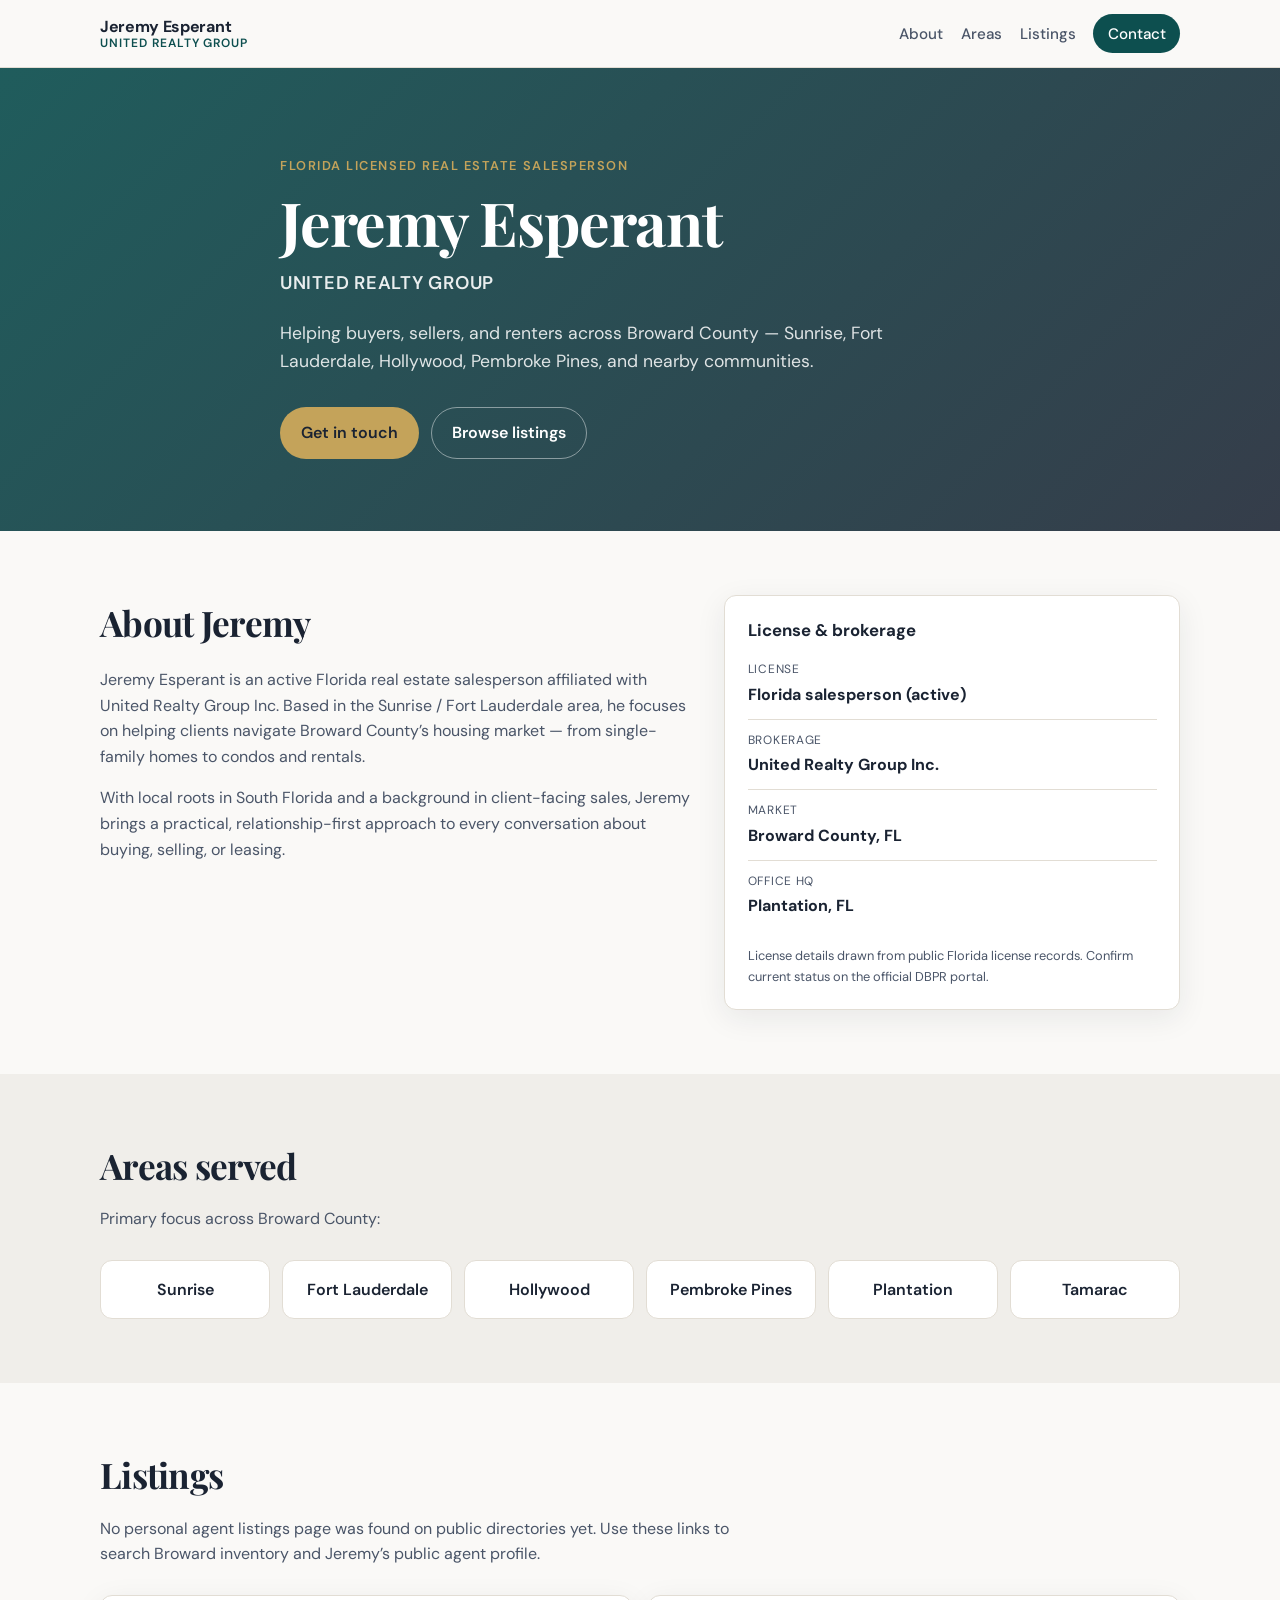
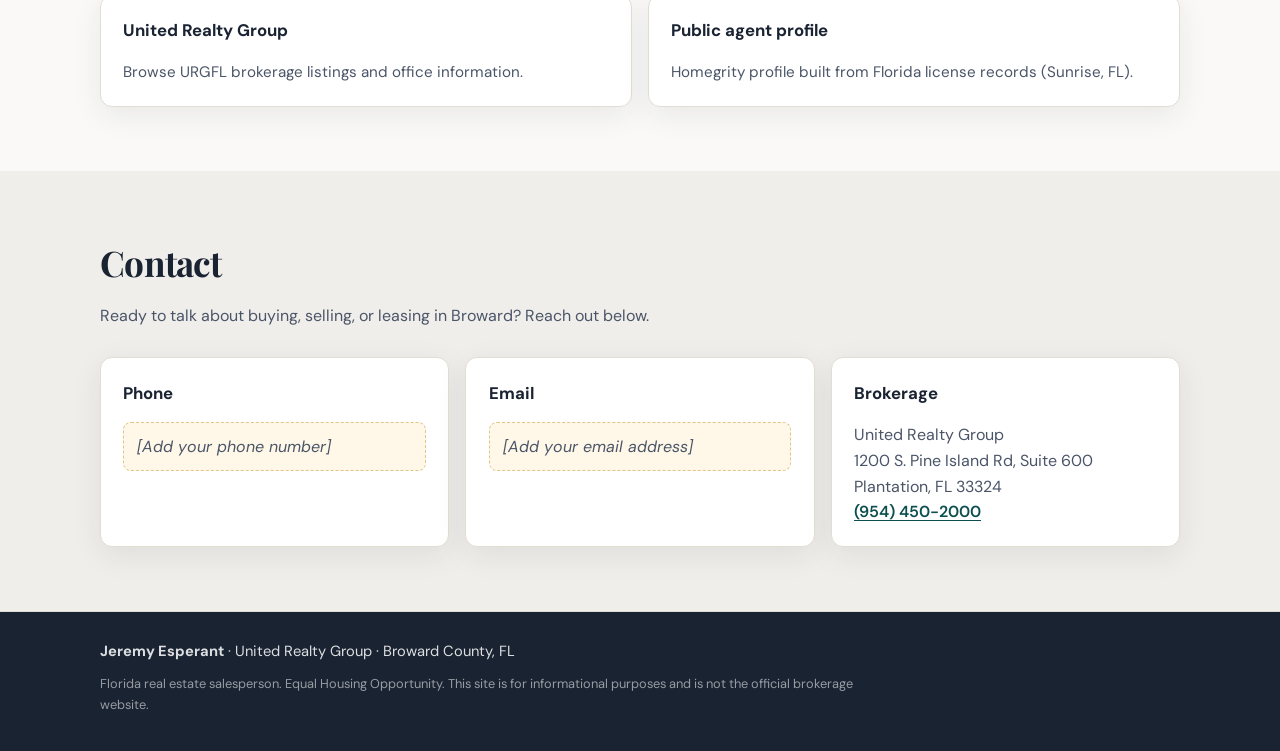
==== index.html @ 5bb0f605 "Initial one-page site for Jeremy Esperant, United Realty Group" ====
<!DOCTYPE html>
<html lang="en">
<head>
  <meta charset="UTF-8" />
  <meta name="viewport" content="width=device-width, initial-scale=1" />
  <title>Jeremy Esperant | United Realty Group | Broward County Real Estate</title>
  <meta name="description" content="Jeremy Esperant — Florida licensed real estate salesperson with United Realty Group, serving Sunrise, Fort Lauderdale, Hollywood, Pembroke Pines, and Broward County." />
  <link rel="preconnect" href="https://fonts.googleapis.com" />
  <link rel="preconnect" href="https://fonts.gstatic.com" crossorigin />
  <link href="https://fonts.googleapis.com/css2?family=DM+Sans:ital,opsz,wght@0,9..40,400;0,9..40,500;0,9..40,600;0,9..40,700;1,9..40,400&family=Playfair+Display:wght@600;700&display=swap" rel="stylesheet" />
  <link rel="stylesheet" href="styles.css" />
</head>
<body>
  <header class="site-header">
    <div class="wrap header-inner">
      <a class="brand" href="#top">
        <span class="brand-name">Jeremy Esperant</span>
        <span class="brand-brokerage">United Realty Group</span>
      </a>
      <nav class="nav" aria-label="Primary">
        <a href="#about">About</a>
        <a href="#areas">Areas</a>
        <a href="#listings">Listings</a>
        <a href="#contact" class="nav-cta">Contact</a>
      </nav>
    </div>
  </header>

  <main id="top">
    <section class="hero">
      <div class="wrap hero-inner">
        <p class="eyebrow">Florida Licensed Real Estate Salesperson</p>
        <h1>Jeremy Esperant</h1>
        <p class="hero-brokerage">United Realty Group</p>
        <p class="hero-tagline">Helping buyers, sellers, and renters across Broward County — Sunrise, Fort Lauderdale, Hollywood, Pembroke Pines, and nearby communities.</p>
        <div class="hero-actions">
          <a class="btn btn-primary" href="#contact">Get in touch</a>
          <a class="btn btn-ghost" href="#listings">Browse listings</a>
        </div>
      </div>
    </section>

    <section id="about" class="section">
      <div class="wrap grid-2">
        <div>
          <h2>About Jeremy</h2>
          <p>Jeremy Esperant is an active Florida real estate salesperson affiliated with United Realty Group Inc. Based in the Sunrise / Fort Lauderdale area, he focuses on helping clients navigate Broward County’s housing market — from single-family homes to condos and rentals.</p>
          <p>With local roots in South Florida and a background in client-facing sales, Jeremy brings a practical, relationship-first approach to every conversation about buying, selling, or leasing.</p>
        </div>
        <aside class="card license-card">
          <h3>License &amp; brokerage</h3>
          <ul class="detail-list">
            <li><span>License</span><strong>Florida salesperson (active)</strong></li>
            <li><span>Brokerage</span><strong>United Realty Group Inc.</strong></li>
            <li><span>Market</span><strong>Broward County, FL</strong></li>
            <li><span>Office HQ</span><strong>Plantation, FL</strong></li>
          </ul>
          <p class="fine-print">License details drawn from public Florida license records. Confirm current status on the official DBPR portal.</p>
        </aside>
      </div>
    </section>

    <section id="areas" class="section section-alt">
      <div class="wrap">
        <h2>Areas served</h2>
        <p class="section-lead">Primary focus across Broward County:</p>
        <ul class="area-grid">
          <li>Sunrise</li>
          <li>Fort Lauderdale</li>
          <li>Hollywood</li>
          <li>Pembroke Pines</li>
          <li>Plantation</li>
          <li>Tamarac</li>
        </ul>
      </div>
    </section>

    <section id="listings" class="section">
      <div class="wrap">
        <h2>Listings</h2>
        <p class="section-lead">No personal agent listings page was found on public directories yet. Use these links to search Broward inventory and Jeremy’s public agent profile.</p>
        <div class="link-cards">
          <a class="card link-card" href="https://www.urgfl.com/" target="_blank" rel="noopener noreferrer">
            <h3>United Realty Group</h3>
            <p>Browse URGFL brokerage listings and office information.</p>
          </a>
          <a class="card link-card" href="https://homegrity.com/agents/esperant-jeremy-rene-545338" target="_blank" rel="noopener noreferrer">
            <h3>Public agent profile</h3>
            <p>Homegrity profile built from Florida license records (Sunrise, FL).</p>
          </a>
        </div>
      </div>
    </section>

    <section id="contact" class="section section-alt">
      <div class="wrap contact-block">
        <h2>Contact</h2>
        <p class="section-lead">Ready to talk about buying, selling, or leasing in Broward? Reach out below.</p>
        <div class="contact-grid">
          <div class="card">
            <h3>Phone</h3>
            <p class="placeholder">[Add your phone number]</p>
          </div>
          <div class="card">
            <h3>Email</h3>
            <p class="placeholder">[Add your email address]</p>
          </div>
          <div class="card">
            <h3>Brokerage</h3>
            <p>United Realty Group<br />1200 S. Pine Island Rd, Suite 600<br />Plantation, FL 33324<br /><a href="tel:9544502000">(954) 450-2000</a></p>
          </div>
        </div>
      </div>
    </section>
  </main>

  <footer class="site-footer">
    <div class="wrap footer-inner">
      <div>
        <strong>Jeremy Esperant</strong>
        <span> · United Realty Group · Broward County, FL</span>
      </div>
      <p class="footer-note">Florida real estate salesperson. Equal Housing Opportunity. This site is for informational purposes and is not the official brokerage website.</p>
    </div>
  </footer>
</body>
</html>
---- styles.css ----
:root {
  --ink: #1a2332;
  --ink-soft: #4a5568;
  --paper: #faf9f7;
  --paper-alt: #f0eeea;
  --accent: #0d4f4f;
  --accent-hover: #0a3d3d;
  --gold: #c4a35a;
  --line: #e2ddd4;
  --white: #ffffff;
  --radius: 12px;
  --shadow: 0 8px 30px rgba(26, 35, 50, 0.08);
  --font: "DM Sans", system-ui, sans-serif;
  --serif: "Playfair Display", Georgia, serif;
}

*, *::before, *::after { box-sizing: border-box; }
html { scroll-behavior: smooth; }
body {
  margin: 0;
  font-family: var(--font);
  color: var(--ink);
  background: var(--paper);
  line-height: 1.6;
  -webkit-font-smoothing: antialiased;
}
img { max-width: 100%; display: block; }
a { color: var(--accent); text-decoration-thickness: 1px; text-underline-offset: 3px; }
a:hover { color: var(--accent-hover); }

.wrap {
  width: min(1080px, calc(100% - 2.5rem));
  margin-inline: auto;
}

.site-header {
  position: sticky;
  top: 0;
  z-index: 20;
  background: rgba(250, 249, 247, 0.92);
  backdrop-filter: blur(10px);
  border-bottom: 1px solid var(--line);
}
.header-inner {
  display: flex;
  align-items: center;
  justify-content: space-between;
  gap: 1rem;
  padding: 0.9rem 0;
}
.brand {
  display: flex;
  flex-direction: column;
  text-decoration: none;
  color: inherit;
  line-height: 1.2;
}
.brand-name { font-weight: 700; letter-spacing: -0.02em; }
.brand-brokerage {
  font-size: 0.75rem;
  text-transform: uppercase;
  letter-spacing: 0.08em;
  color: var(--accent);
  font-weight: 600;
}
.nav {
  display: flex;
  align-items: center;
  gap: 1.1rem;
  flex-wrap: wrap;
  justify-content: flex-end;
}
.nav a {
  color: var(--ink-soft);
  text-decoration: none;
  font-size: 0.95rem;
  font-weight: 500;
}
.nav a:hover { color: var(--ink); }
.nav-cta {
  background: var(--accent);
  color: var(--white) !important;
  padding: 0.45rem 0.9rem;
  border-radius: 999px;
}
.nav-cta:hover { background: var(--accent-hover); }

.hero {
  position: relative;
  padding: 5.5rem 0 4.5rem;
  background:
    linear-gradient(135deg, rgba(13, 79, 79, 0.92), rgba(26, 35, 50, 0.88)),
    url("data:image/svg+xml,%3Csvg xmlns='http://www.w3.org/2000/svg' width='80' height='80' viewBox='0 0 80 80'%3E%3Cg fill='%23ffffff' fill-opacity='0.04'%3E%3Cpath d='M0 0h40v40H0V0zm40 40h40v40H40V40z'/%3E%3C/g%3E%3C/svg%3E");
  color: var(--white);
}
.hero-inner { max-width: 720px; }
.eyebrow {
  margin: 0 0 0.75rem;
  font-size: 0.8rem;
  font-weight: 600;
  letter-spacing: 0.12em;
  text-transform: uppercase;
  color: var(--gold);
}
.hero h1 {
  margin: 0;
  font-family: var(--serif);
  font-size: clamp(2.6rem, 6vw, 3.8rem);
  line-height: 1.1;
  letter-spacing: -0.02em;
}
.hero-brokerage {
  margin: 0.85rem 0 0;
  font-size: 1.15rem;
  font-weight: 600;
  letter-spacing: 0.04em;
  text-transform: uppercase;
  color: rgba(255, 255, 255, 0.9);
}
.hero-tagline {
  margin: 1.25rem 0 0;
  font-size: 1.1rem;
  color: rgba(255, 255, 255, 0.85);
  max-width: 38rem;
}
.hero-actions {
  display: flex;
  flex-wrap: wrap;
  gap: 0.75rem;
  margin-top: 2rem;
}

.btn {
  display: inline-flex;
  align-items: center;
  justify-content: center;
  padding: 0.75rem 1.25rem;
  border-radius: 999px;
  font-weight: 600;
  text-decoration: none;
  border: 1px solid transparent;
  transition: background 0.15s ease, color 0.15s ease, border-color 0.15s ease;
}
.btn-primary {
  background: var(--gold);
  color: var(--ink);
}
.btn-primary:hover { filter: brightness(1.05); color: var(--ink); }
.btn-ghost {
  border-color: rgba(255, 255, 255, 0.45);
  color: var(--white);
}
.btn-ghost:hover {
  background: rgba(255, 255, 255, 0.1);
  color: var(--white);
}

.section { padding: 4rem 0; }
.section-alt { background: var(--paper-alt); }
.section h2 {
  margin: 0 0 0.75rem;
  font-family: var(--serif);
  font-size: clamp(1.8rem, 3vw, 2.2rem);
  letter-spacing: -0.02em;
}
.section-lead {
  margin: 0 0 1.75rem;
  color: var(--ink-soft);
  max-width: 40rem;
}
.grid-2 {
  display: grid;
  gap: 2rem;
  grid-template-columns: 1.3fr 1fr;
  align-items: start;
}
.grid-2 p { color: var(--ink-soft); }

.card {
  background: var(--white);
  border: 1px solid var(--line);
  border-radius: var(--radius);
  padding: 1.35rem 1.4rem;
  box-shadow: var(--shadow);
}
.license-card h3,
.card h3 {
  margin: 0 0 1rem;
  font-size: 1.05rem;
}
.detail-list {
  list-style: none;
  margin: 0;
  padding: 0;
}
.detail-list li {
  display: flex;
  flex-direction: column;
  gap: 0.15rem;
  padding: 0.7rem 0;
  border-top: 1px solid var(--line);
}
.detail-list li:first-child { border-top: 0; padding-top: 0; }
.detail-list span {
  font-size: 0.75rem;
  text-transform: uppercase;
  letter-spacing: 0.06em;
  color: var(--ink-soft);
}
.fine-print {
  margin: 1rem 0 0;
  font-size: 0.8rem;
  color: var(--ink-soft);
}

.area-grid {
  list-style: none;
  margin: 0;
  padding: 0;
  display: grid;
  grid-template-columns: repeat(auto-fit, minmax(140px, 1fr));
  gap: 0.75rem;
}
.area-grid li {
  background: var(--white);
  border: 1px solid var(--line);
  border-radius: var(--radius);
  padding: 1rem 1.1rem;
  font-weight: 600;
  text-align: center;
}

.link-cards {
  display: grid;
  gap: 1rem;
  grid-template-columns: repeat(auto-fit, minmax(240px, 1fr));
}
.link-card {
  text-decoration: none;
  color: inherit;
  transition: transform 0.15s ease, border-color 0.15s ease;
}
.link-card:hover {
  transform: translateY(-2px);
  border-color: var(--accent);
  color: inherit;
}
.link-card p {
  margin: 0;
  color: var(--ink-soft);
  font-size: 0.95rem;
}

.contact-grid {
  display: grid;
  gap: 1rem;
  grid-template-columns: repeat(auto-fit, minmax(200px, 1fr));
}
.placeholder {
  margin: 0;
  color: #9a6b2f;
  font-style: italic;
  background: #fff8e8;
  border: 1px dashed #e0c48a;
  border-radius: 8px;
  padding: 0.65rem 0.8rem;
}
.contact-grid .card p { margin: 0; color: var(--ink-soft); }
.contact-grid .card a { font-weight: 600; }

.site-footer {
  border-top: 1px solid var(--line);
  padding: 1.75rem 0 2.25rem;
  background: var(--ink);
  color: rgba(255, 255, 255, 0.85);
}
.footer-inner {
  display: flex;
  flex-direction: column;
  gap: 0.65rem;
  font-size: 0.92rem;
}
.footer-note {
  margin: 0;
  font-size: 0.8rem;
  color: rgba(255, 255, 255, 0.55);
  max-width: 48rem;
}

@media (max-width: 760px) {
  .nav { display: none; }
  .grid-2 { grid-template-columns: 1fr; }
  .hero { padding: 4rem 0 3.25rem; }
  .section { padding: 3rem 0; }
}
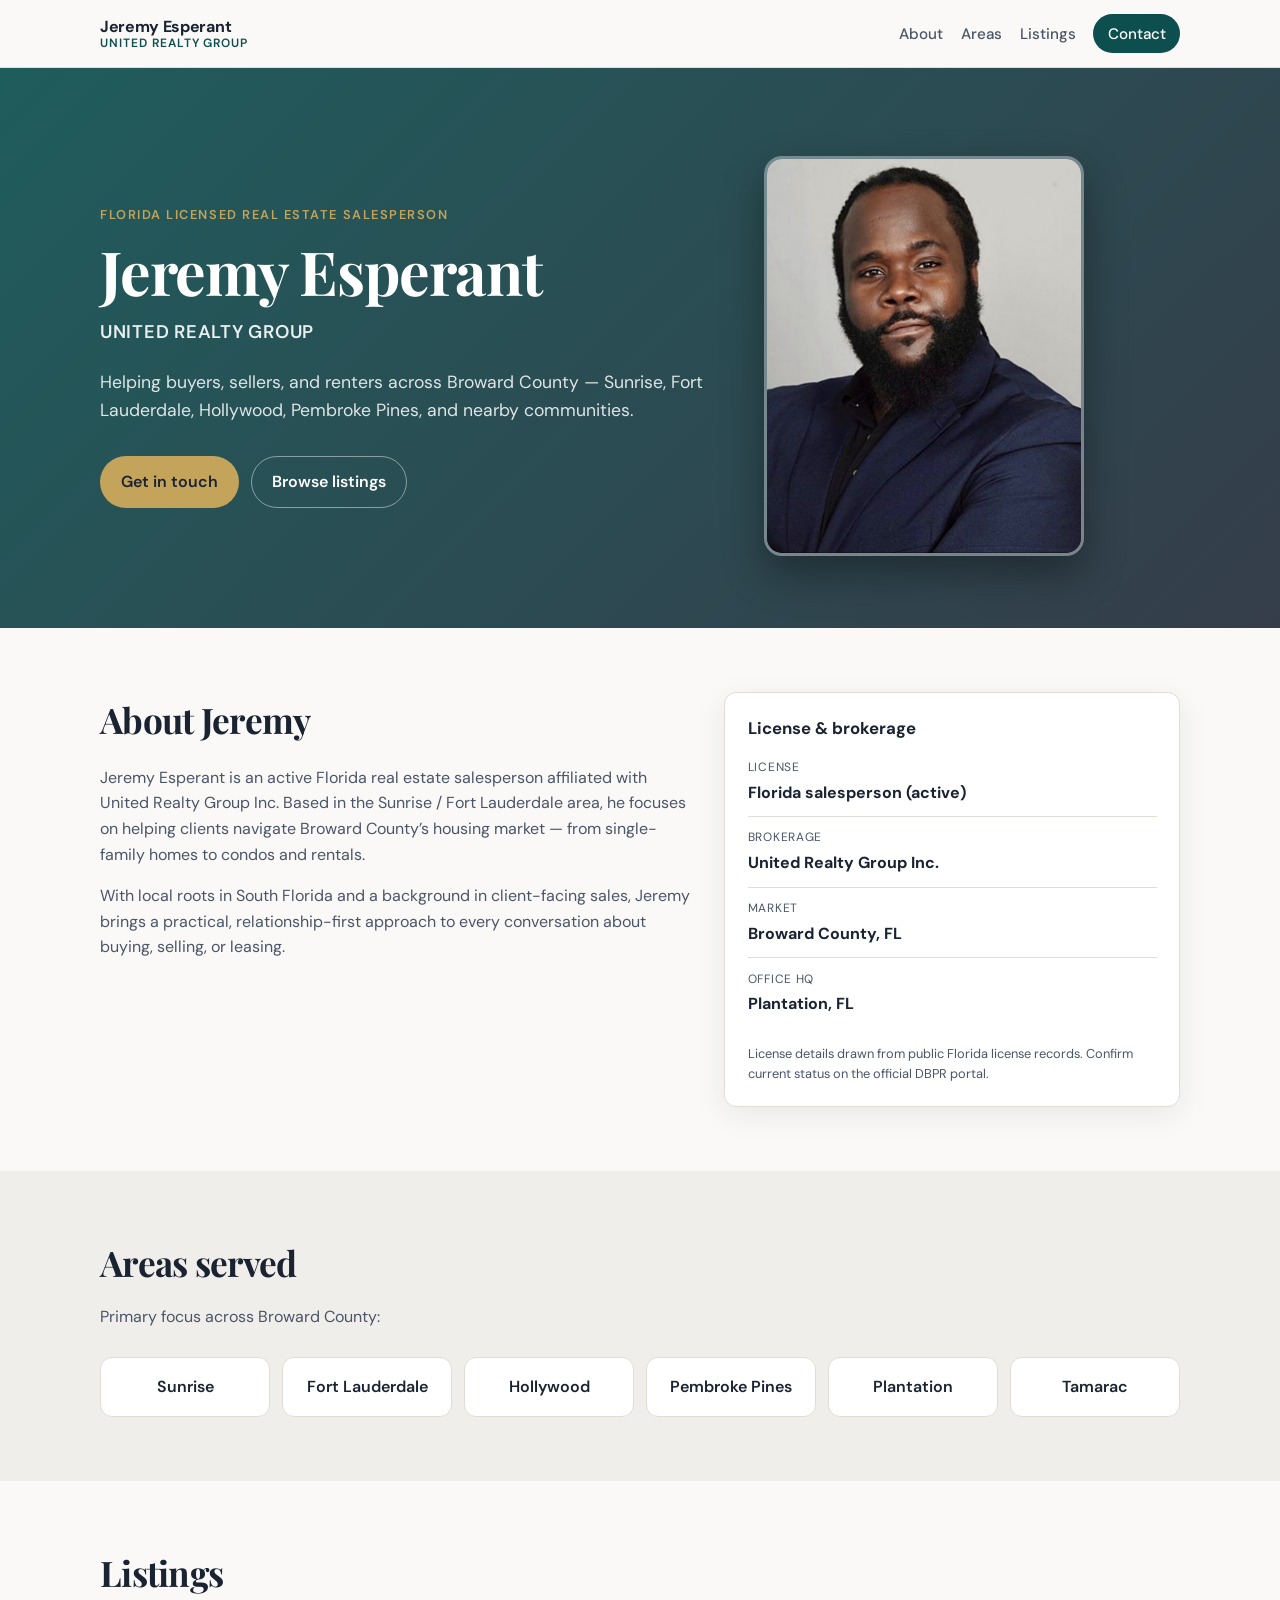
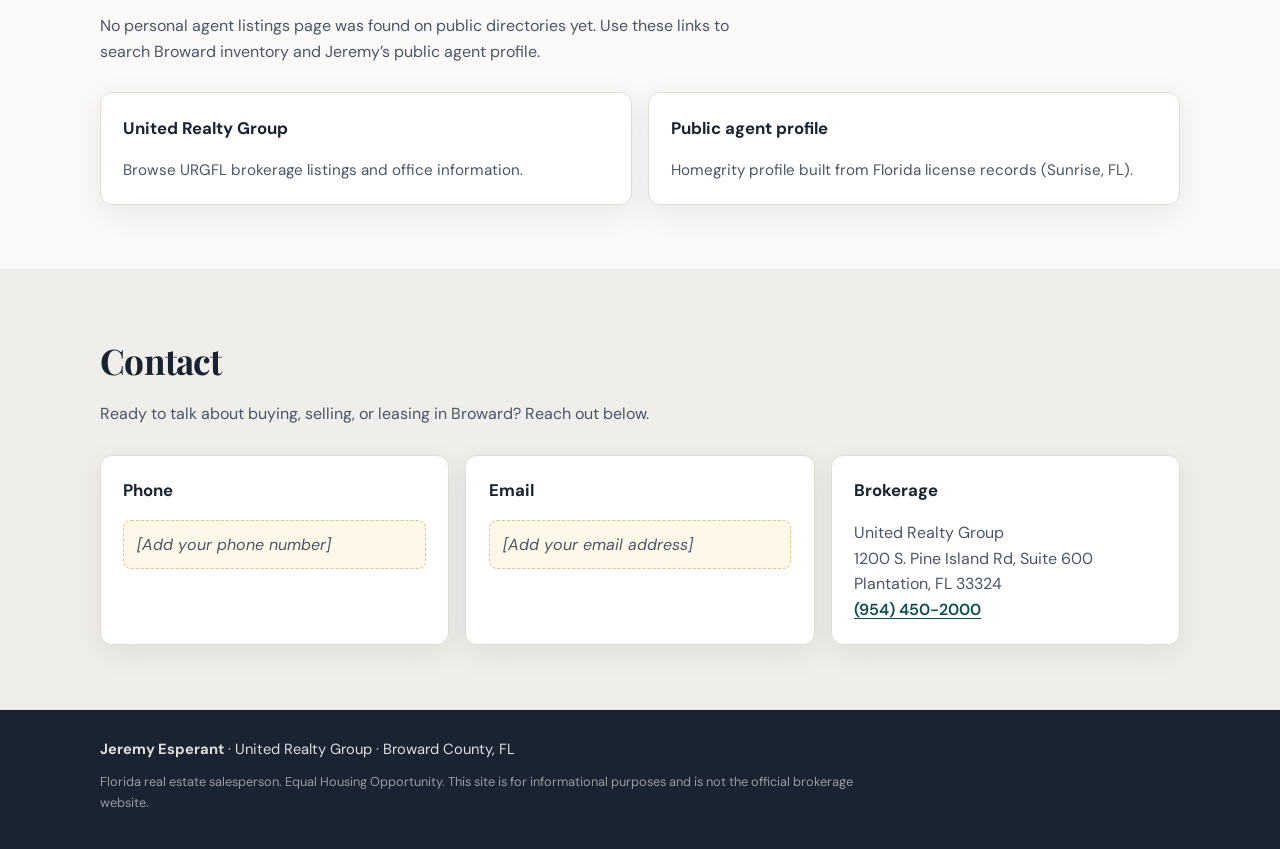
==== commit 4d28b18f: "Add headshot to hero" ====
--- a/index.html
+++ b/index.html
@@ -28,14 +28,19 @@
 
   <main id="top">
     <section class="hero">
-      <div class="wrap hero-inner">
-        <p class="eyebrow">Florida Licensed Real Estate Salesperson</p>
-        <h1>Jeremy Esperant</h1>
-        <p class="hero-brokerage">United Realty Group</p>
-        <p class="hero-tagline">Helping buyers, sellers, and renters across Broward County — Sunrise, Fort Lauderdale, Hollywood, Pembroke Pines, and nearby communities.</p>
-        <div class="hero-actions">
-          <a class="btn btn-primary" href="#contact">Get in touch</a>
-          <a class="btn btn-ghost" href="#listings">Browse listings</a>
+      <div class="wrap hero-layout">
+        <div class="hero-inner">
+          <p class="eyebrow">Florida Licensed Real Estate Salesperson</p>
+          <h1>Jeremy Esperant</h1>
+          <p class="hero-brokerage">United Realty Group</p>
+          <p class="hero-tagline">Helping buyers, sellers, and renters across Broward County — Sunrise, Fort Lauderdale, Hollywood, Pembroke Pines, and nearby communities.</p>
+          <div class="hero-actions">
+            <a class="btn btn-primary" href="#contact">Get in touch</a>
+            <a class="btn btn-ghost" href="#listings">Browse listings</a>
+          </div>
+        </div>
+        <div class="hero-photo">
+          <img src="jeremy.jpg" alt="Jeremy Esperant, United Realty Group" width="800" height="971" />
         </div>
       </div>
     </section>
--- a/styles.css
+++ b/styles.css
@@ -293,3 +293,33 @@
   .hero { padding: 4rem 0 3.25rem; }
   .section { padding: 3rem 0; }
 }
+
+
+.hero-layout {
+  display: grid;
+  grid-template-columns: 1.2fr 0.8fr;
+  gap: 2.5rem;
+  align-items: center;
+}
+.hero-photo {
+  justify-self: end;
+}
+.hero-photo img {
+  width: min(320px, 100%);
+  height: auto;
+  aspect-ratio: 4 / 5;
+  object-fit: cover;
+  object-position: center top;
+  border-radius: 18px;
+  border: 3px solid rgba(255, 255, 255, 0.35);
+  box-shadow: 0 18px 40px rgba(0, 0, 0, 0.35);
+}
+@media (max-width: 760px) {
+  .hero-layout {
+    grid-template-columns: 1fr;
+    text-align: center;
+  }
+  .hero-photo { justify-self: center; order: -1; }
+  .hero-tagline { margin-inline: auto; }
+  .hero-actions { justify-content: center; }
+}
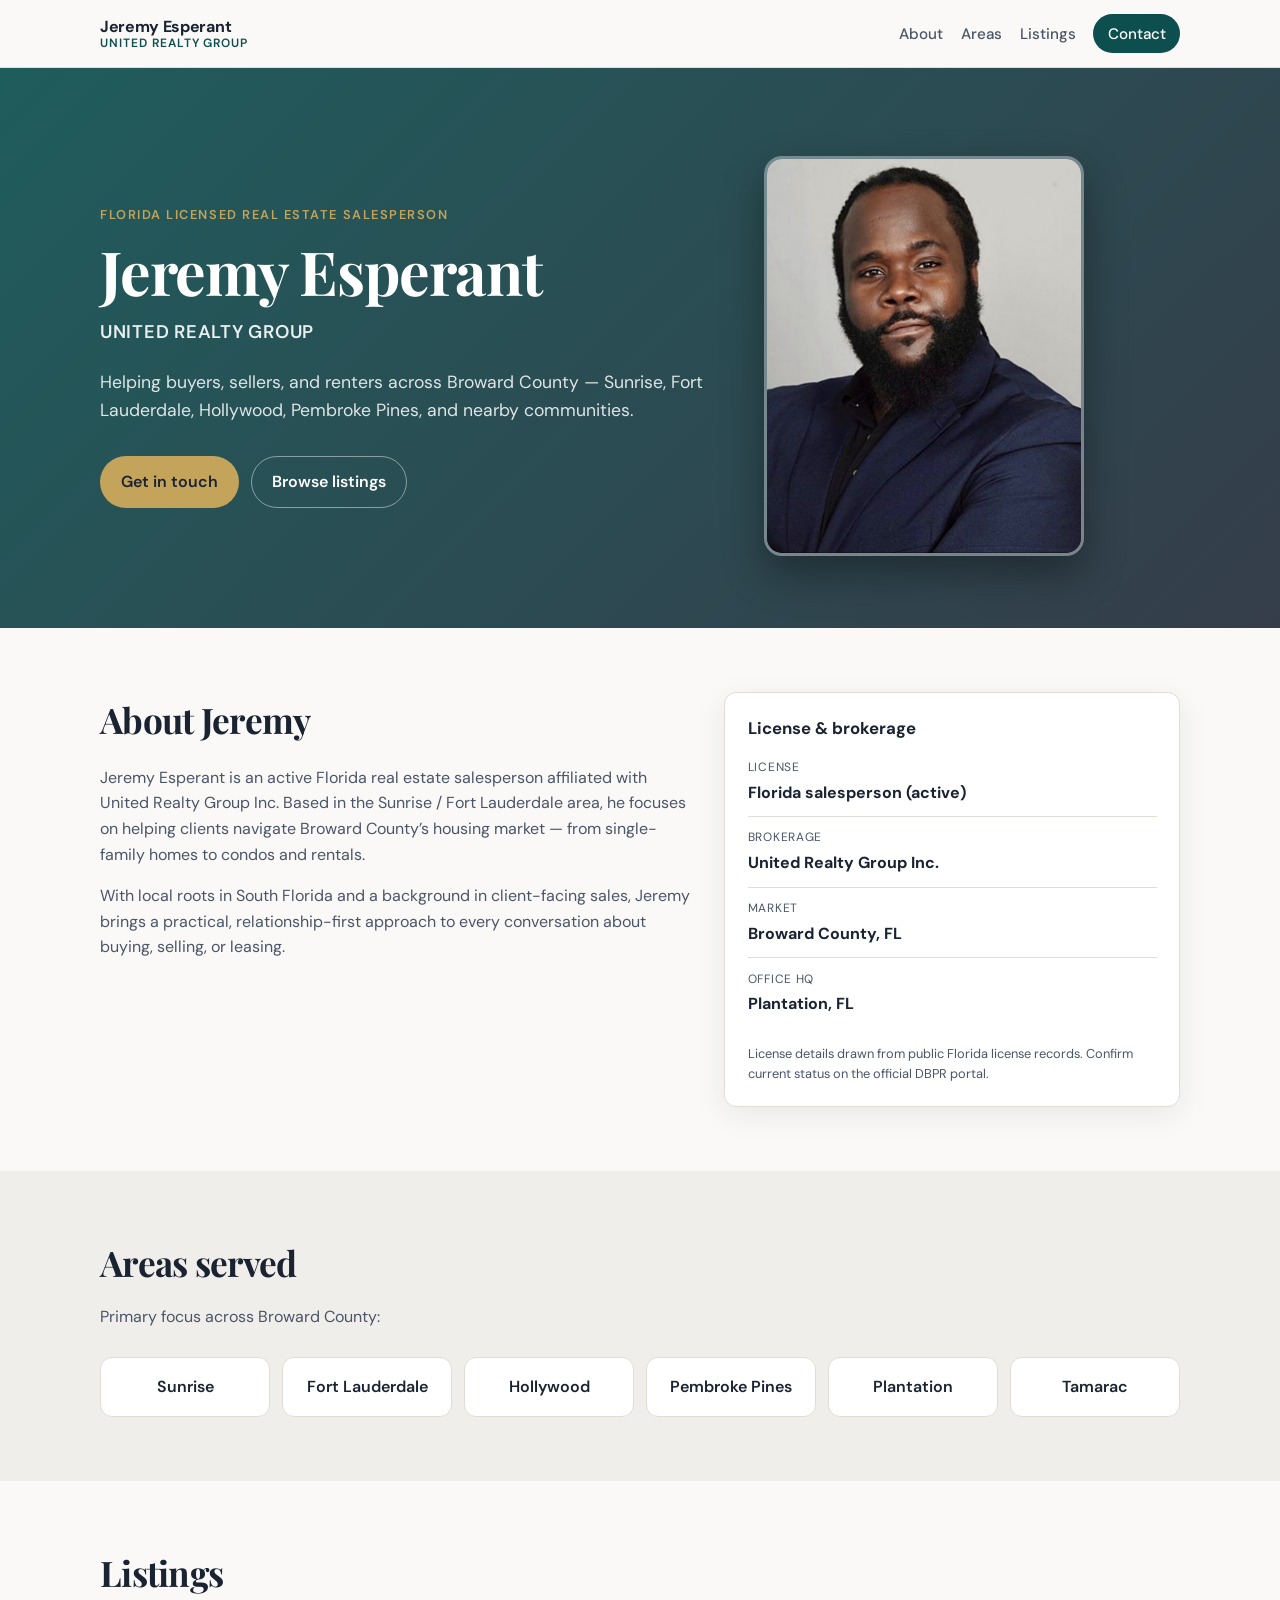
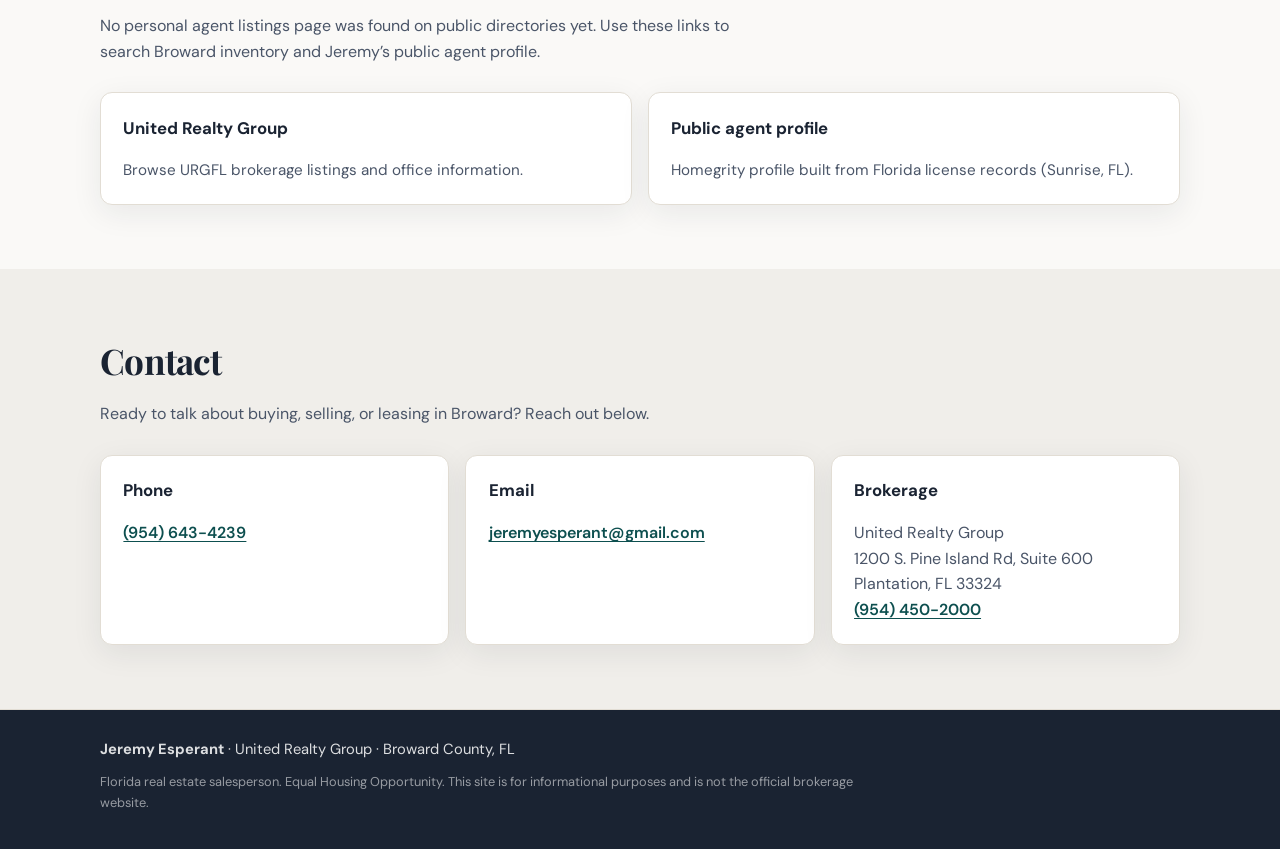
==== commit 8c7b39e2: "Add phone and email to contact section" ====
--- a/index.html
+++ b/index.html
@@ -104,11 +104,11 @@
         <div class="contact-grid">
           <div class="card">
             <h3>Phone</h3>
-            <p class="placeholder">[Add your phone number]</p>
+            <p><a href="tel:9546434239">(954) 643-4239</a></p>
           </div>
           <div class="card">
             <h3>Email</h3>
-            <p class="placeholder">[Add your email address]</p>
+            <p><a href="mailto:jeremyesperant@gmail.com">jeremyesperant@gmail.com</a></p>
           </div>
           <div class="card">
             <h3>Brokerage</h3>
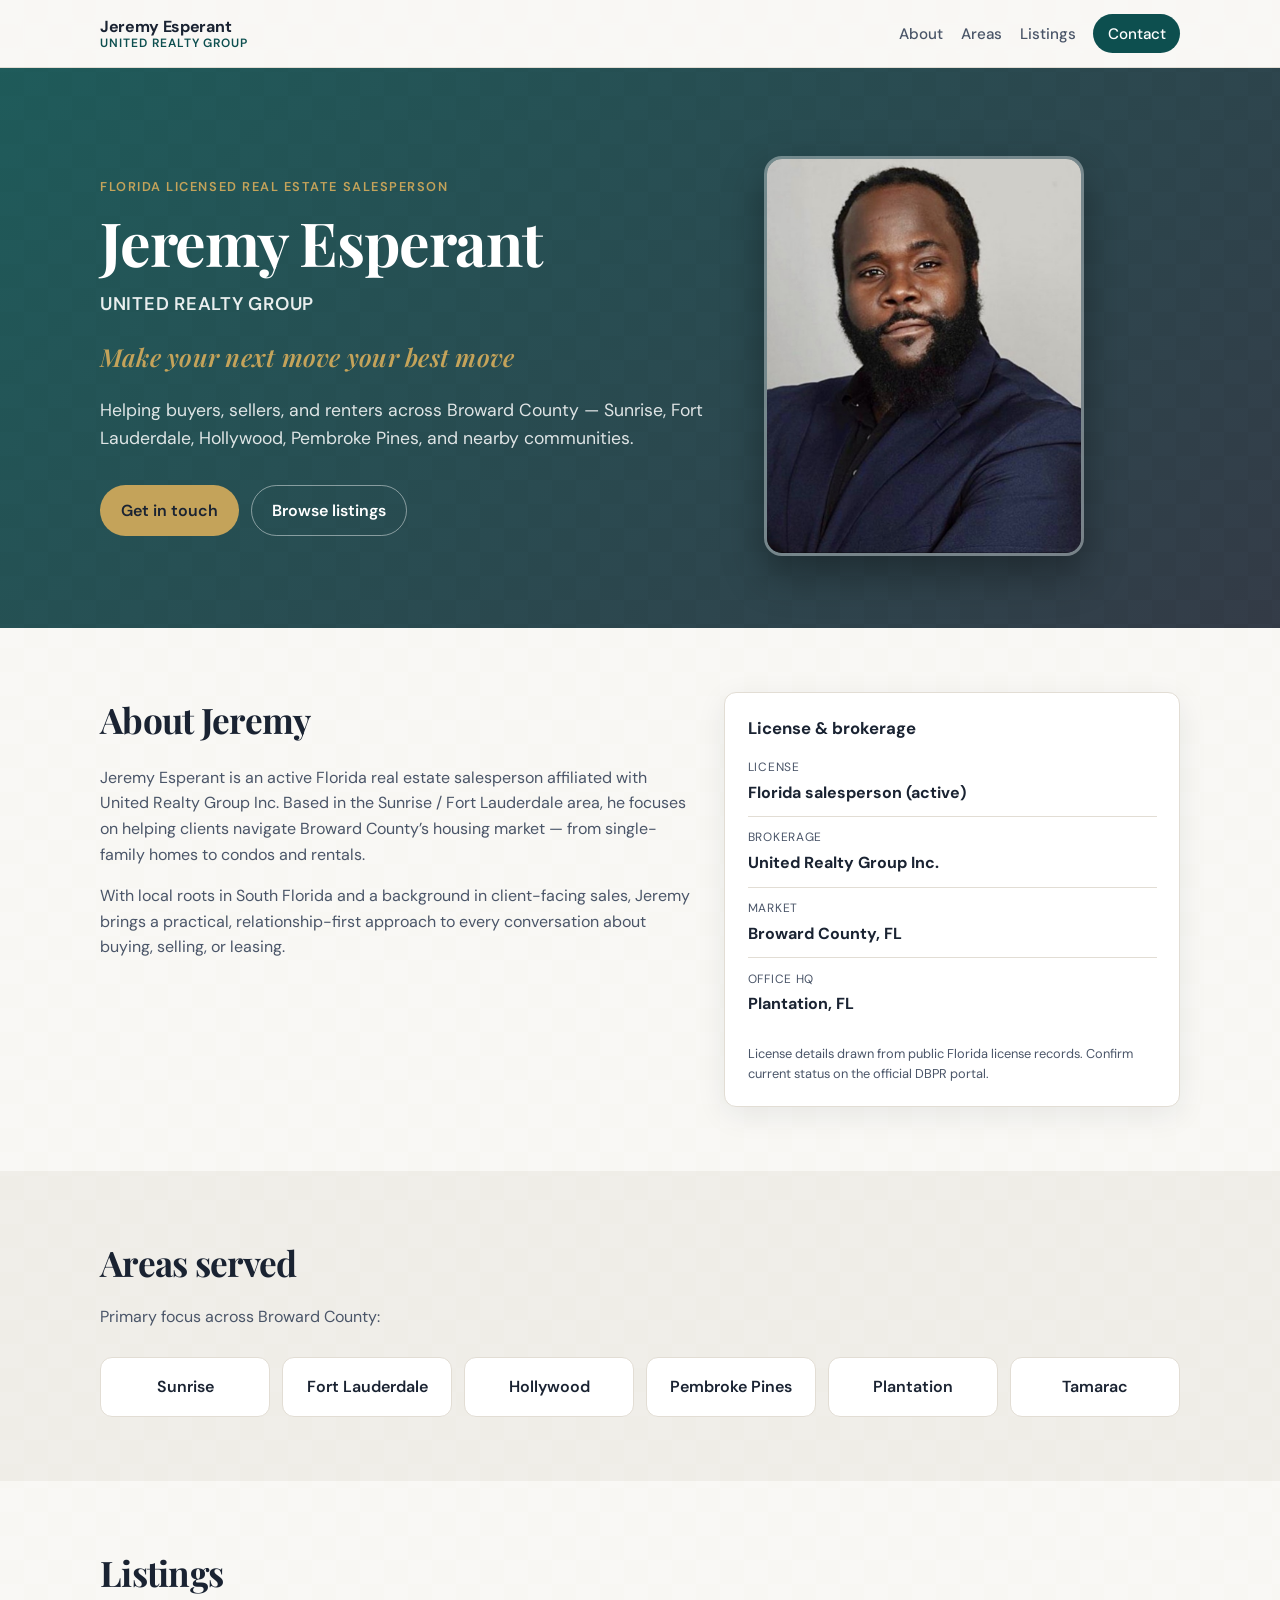
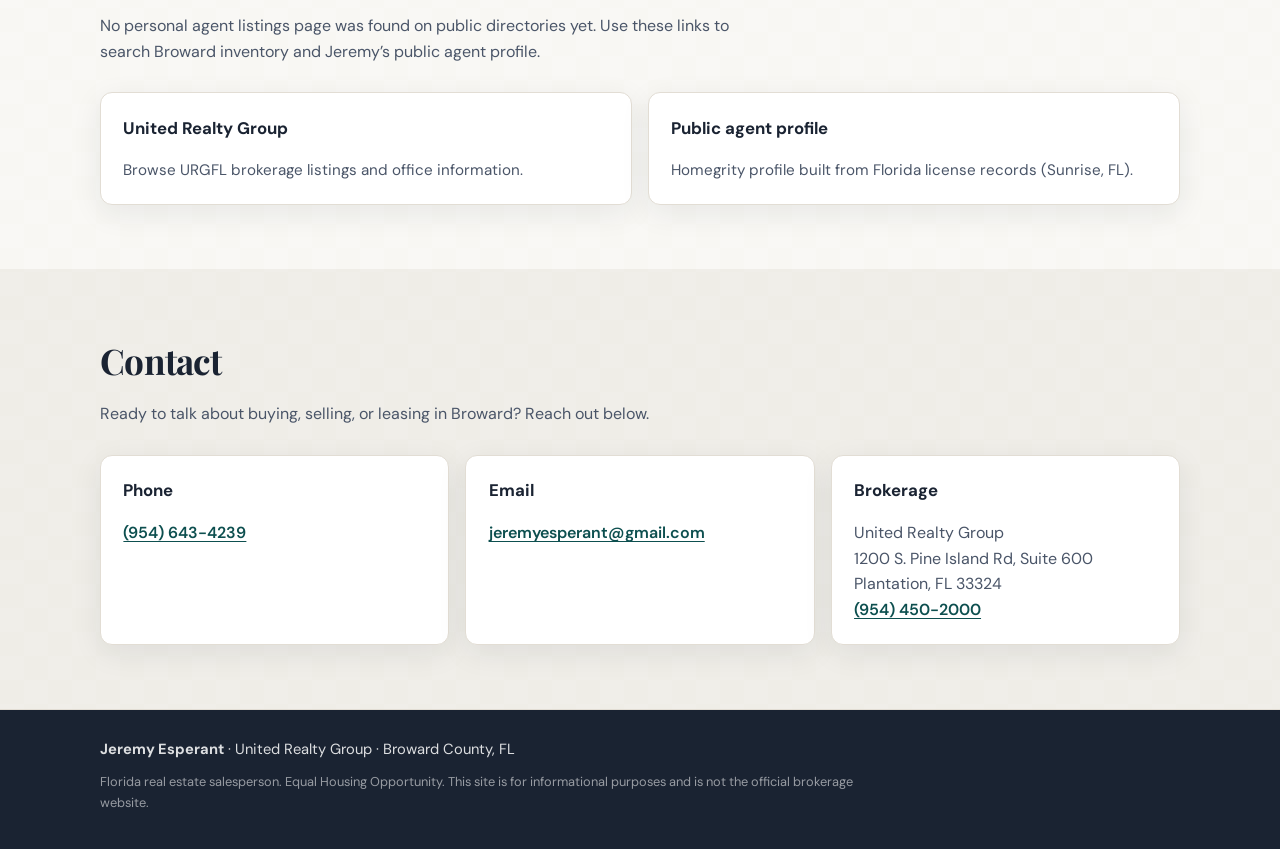
==== commit 1877b064: "Add chessboard theme and slogan" ====
--- a/index.html
+++ b/index.html
@@ -33,6 +33,7 @@
           <p class="eyebrow">Florida Licensed Real Estate Salesperson</p>
           <h1>Jeremy Esperant</h1>
           <p class="hero-brokerage">United Realty Group</p>
+          <p class="hero-slogan">Make your next move your best move</p>
           <p class="hero-tagline">Helping buyers, sellers, and renters across Broward County — Sunrise, Fort Lauderdale, Hollywood, Pembroke Pines, and nearby communities.</p>
           <div class="hero-actions">
             <a class="btn btn-primary" href="#contact">Get in touch</a>
--- a/styles.css
+++ b/styles.css
@@ -20,7 +20,14 @@
   margin: 0;
   font-family: var(--font);
   color: var(--ink);
-  background: var(--paper);
+  background-color: #f3efe6;
+  background-image:
+    linear-gradient(45deg, #e8e0d2 25%, transparent 25%),
+    linear-gradient(-45deg, #e8e0d2 25%, transparent 25%),
+    linear-gradient(45deg, transparent 75%, #e8e0d2 75%),
+    linear-gradient(-45deg, transparent 75%, #e8e0d2 75%);
+  background-size: 48px 48px;
+  background-position: 0 0, 0 24px, 24px -24px, -24px 0;
   line-height: 1.6;
   -webkit-font-smoothing: antialiased;
 }
@@ -155,8 +162,8 @@
   color: var(--white);
 }
 
-.section { padding: 4rem 0; }
-.section-alt { background: var(--paper-alt); }
+.section { padding: 4rem 0; background: rgba(250, 249, 247, 0.92); }
+.section-alt { background: rgba(240, 238, 234, 0.92); }
 .section h2 {
   margin: 0 0 0.75rem;
   font-family: var(--serif);
@@ -323,3 +330,14 @@
   .hero-tagline { margin-inline: auto; }
   .hero-actions { justify-content: center; }
 }
+
+
+.hero-slogan {
+  margin: 1.1rem 0 0;
+  font-family: var(--serif);
+  font-size: clamp(1.25rem, 2.5vw, 1.55rem);
+  font-style: italic;
+  font-weight: 600;
+  color: var(--gold);
+  letter-spacing: 0.01em;
+}
